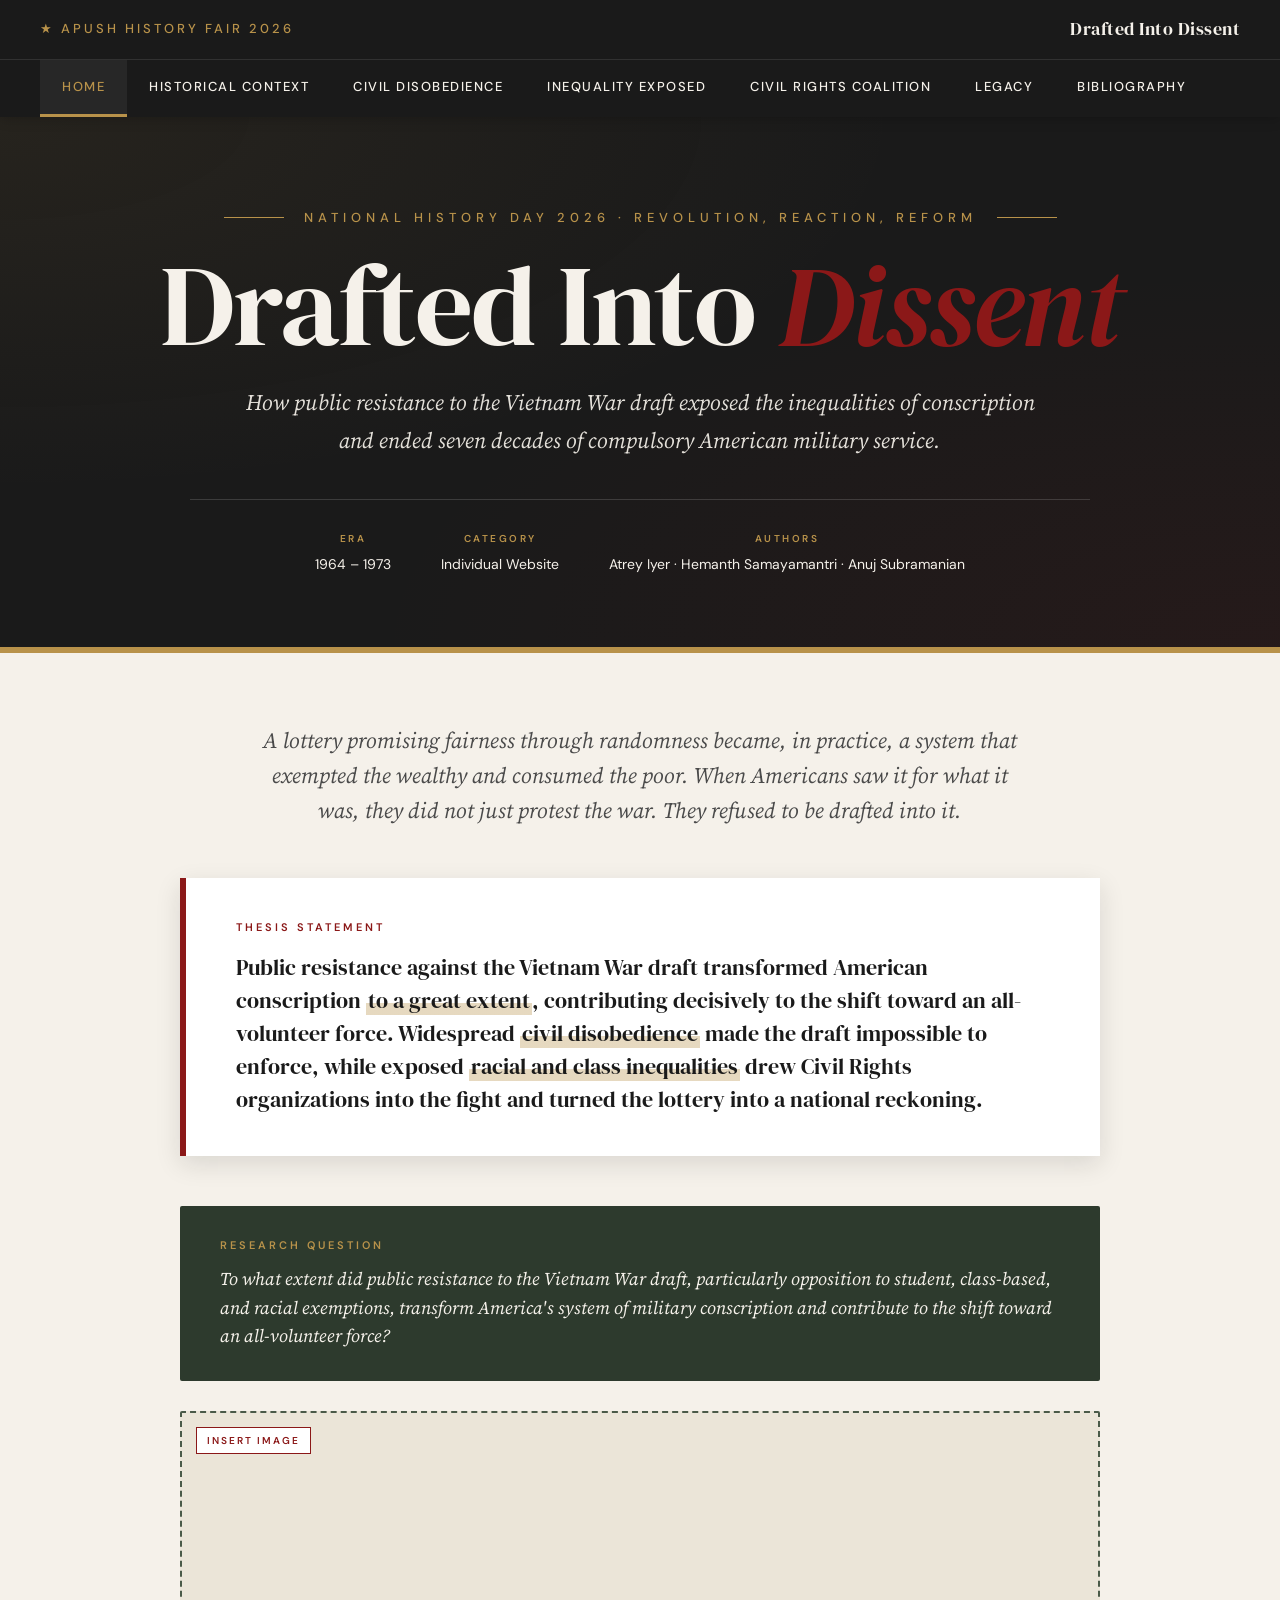
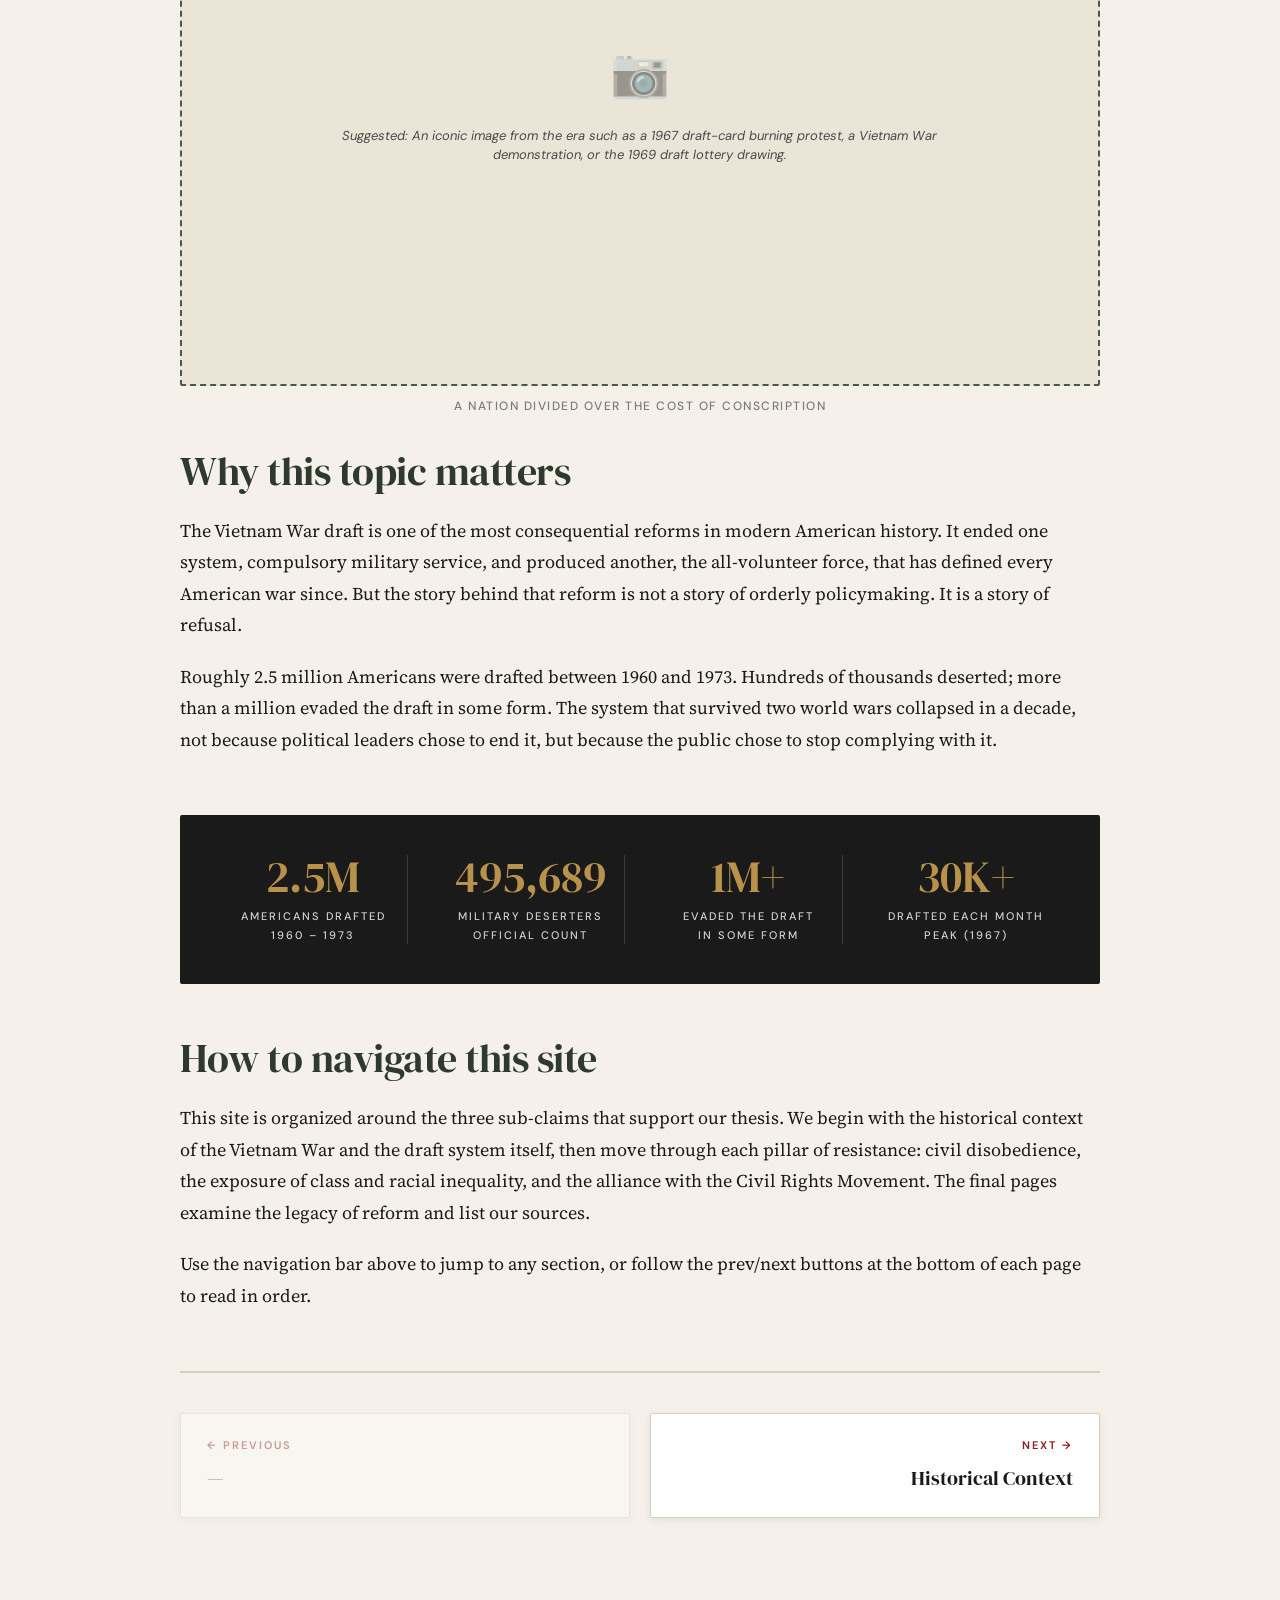
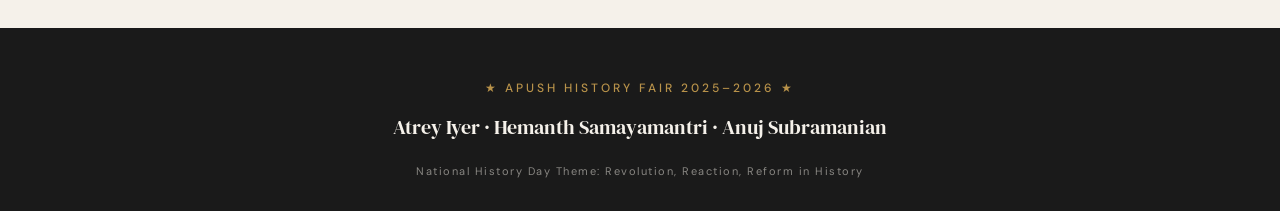
==== index.html @ 7149a208 "History Fair Website Layout Done" ====
<!DOCTYPE html>
<html lang="en">
<head>
<meta charset="UTF-8">
<meta name="viewport" content="width=device-width, initial-scale=1.0">
<title>Drafted Into Dissent | Home</title>
<link rel="preconnect" href="https://fonts.googleapis.com">
<link rel="preconnect" href="https://fonts.gstatic.com" crossorigin>
<link href="https://fonts.googleapis.com/css2?family=DM+Serif+Display:ital@0;1&family=Source+Serif+4:ital,wght@0,300;0,400;0,600;1,400&family=DM+Sans:wght@400;500;600&display=swap" rel="stylesheet">
<link rel="stylesheet" href="styles.css">
</head>
<body>

<header class="site-header">
  <div class="header-top">
    <div class="site-brand">★ APUSH History Fair 2026</div>
    <div class="site-title-mini">Drafted Into Dissent</div>
    <button class="menu-toggle" onclick="document.querySelector('.page-nav').classList.toggle('open')">MENU</button>
  </div>
  <nav class="page-nav">
    <a href="index.html" class="active">Home</a>
    <a href="context.html">Historical Context</a>
    <a href="disobedience.html">Civil Disobedience</a>
    <a href="inequality.html">Inequality Exposed</a>
    <a href="civil-rights.html">Civil Rights Coalition</a>
    <a href="legacy.html">Legacy</a>
    <a href="bibliography.html">Bibliography</a>
  </nav>
</header>

<main>

  <section class="home-hero">
    <div class="home-hero-eyebrow">National History Day 2026 · Revolution, Reaction, Reform</div>
    <h1>Drafted Into <em>Dissent</em></h1>
    <p class="tagline">How public resistance to the Vietnam War draft exposed the inequalities of conscription and ended seven decades of compulsory American military service.</p>

    <div class="home-meta">
      <div class="home-meta-item">
        <span class="home-meta-label">Era</span>
        <span class="home-meta-value">1964 – 1973</span>
      </div>
      <div class="home-meta-item">
        <span class="home-meta-label">Category</span>
        <span class="home-meta-value">Individual Website</span>
      </div>
      <div class="home-meta-item">
        <span class="home-meta-label">Authors</span>
        <span class="home-meta-value">Atrey Iyer · Hemanth Samayamantri · Anuj Subramanian</span>
      </div>
    </div>
  </section>

  <div class="container">
    <section class="content">

      <p class="intro-text">A lottery promising fairness through randomness became, in practice, a system that exempted the wealthy and consumed the poor. When Americans saw it for what it was, they did not just protest the war. They refused to be drafted into it.</p>

      <div class="thesis-box">
        <div class="thesis-box-label">Thesis Statement</div>
        <p>Public resistance against the Vietnam War draft transformed American conscription <span class="highlight">to a great extent</span>, contributing decisively to the shift toward an all-volunteer force. Widespread <span class="highlight">civil disobedience</span> made the draft impossible to enforce, while exposed <span class="highlight">racial and class inequalities</span> drew Civil Rights organizations into the fight and turned the lottery into a national reckoning.</p>
      </div>

      <div class="question-box">
        <div class="question-box-label">Research Question</div>
        <p>To what extent did public resistance to the Vietnam War draft, particularly opposition to student, class-based, and racial exemptions, transform America's system of military conscription and contribute to the shift toward an all-volunteer force?</p>
      </div>

      <div class="img-placeholder">
        <div class="icon">📷</div>
        <div class="desc">Suggested: An iconic image from the era such as a 1967 draft-card burning protest, a Vietnam War demonstration, or the 1969 draft lottery drawing.</div>
      </div>
      <div class="img-caption">A nation divided over the cost of conscription</div>

      <div class="section-block">
        <h2>Why this topic matters</h2>
        <p>The Vietnam War draft is one of the most consequential reforms in modern American history. It ended one system, compulsory military service, and produced another, the all-volunteer force, that has defined every American war since. But the story behind that reform is not a story of orderly policymaking. It is a story of refusal.</p>
        <p>Roughly 2.5 million Americans were drafted between 1960 and 1973. Hundreds of thousands deserted; more than a million evaded the draft in some form. The system that survived two world wars collapsed in a decade, not because political leaders chose to end it, but because the public chose to stop complying with it.</p>
      </div>

      <div class="stats-row">
        <div class="stat">
          <div class="stat-num">2.5M</div>
          <div class="stat-label">Americans Drafted<br>1960 – 1973</div>
        </div>
        <div class="stat">
          <div class="stat-num">495,689</div>
          <div class="stat-label">Military Deserters<br>Official Count</div>
        </div>
        <div class="stat">
          <div class="stat-num">1M+</div>
          <div class="stat-label">Evaded the Draft<br>in Some Form</div>
        </div>
        <div class="stat">
          <div class="stat-num">30K+</div>
          <div class="stat-label">Drafted Each Month<br>Peak (1967)</div>
        </div>
      </div>

      <div class="section-block">
        <h2>How to navigate this site</h2>
        <p>This site is organized around the three sub-claims that support our thesis. We begin with the historical context of the Vietnam War and the draft system itself, then move through each pillar of resistance: civil disobedience, the exposure of class and racial inequality, and the alliance with the Civil Rights Movement. The final pages examine the legacy of reform and list our sources.</p>
        <p>Use the navigation bar above to jump to any section, or follow the prev/next buttons at the bottom of each page to read in order.</p>
      </div>

      <nav class="page-pagination">
        <a href="#" class="page-pag-prev disabled">
          <span class="page-pag-label">← Previous</span>
          <span class="page-pag-title">—</span>
        </a>
        <a href="context.html" class="page-pag-next">
          <span class="page-pag-label">Next →</span>
          <span class="page-pag-title">Historical Context</span>
        </a>
      </nav>

    </section>
  </div>

</main>

<footer class="site-footer">
  <div class="footer-brand">★ APUSH History Fair 2025–2026 ★</div>
  <div class="footer-names">Atrey Iyer · Hemanth Samayamantri · Anuj Subramanian</div>
  <div class="footer-meta">National History Day Theme: Revolution, Reaction, Reform in History</div>
</footer>

<script>
  document.querySelectorAll('.page-nav a').forEach(a => {
    a.addEventListener('click', () => document.querySelector('.page-nav').classList.remove('open'));
  });
</script>

</body>
</html>
---- styles.css ----
/* ============================================
   DRAFTED INTO DISSENT — Shared Stylesheet
   ============================================ */

:root {
  --bg: #f5f1ea;
  --bg-alt: #ebe5d8;
  --card: #ffffff;
  --ink: #1a1a1a;
  --ink-soft: #4a4a4a;
  --muted: #7a7a7a;
  --accent: #8b1818;
  --accent-dark: #6b0e0e;
  --olive: #2d3a2d;
  --olive-soft: #4a5a48;
  --gold: #b8924a;
  --border: #d8d0bf;
  --shadow: 0 2px 8px rgba(26, 26, 26, 0.08);
  --shadow-lg: 0 8px 24px rgba(26, 26, 26, 0.12);
}

* { margin: 0; padding: 0; box-sizing: border-box; }

html { scroll-behavior: smooth; }

body {
  font-family: 'Source Serif 4', Georgia, serif;
  background: var(--bg);
  color: var(--ink);
  line-height: 1.7;
  font-size: 18px;
  min-height: 100vh;
  display: flex;
  flex-direction: column;
}

/* ============================================
   NAVIGATION
   ============================================ */

header.site-header {
  background: var(--ink);
  color: var(--bg);
  padding: 0;
  position: sticky;
  top: 0;
  z-index: 100;
  box-shadow: 0 2px 12px rgba(0,0,0,0.2);
}

.header-top {
  padding: 14px 40px;
  border-bottom: 1px solid rgba(255,255,255,0.1);
  display: flex;
  justify-content: space-between;
  align-items: center;
}

.site-brand {
  font-family: 'DM Sans', sans-serif;
  font-size: 13px;
  letter-spacing: 3px;
  text-transform: uppercase;
  font-weight: 500;
  color: var(--gold);
}

.site-title-mini {
  font-family: 'DM Serif Display', serif;
  font-size: 18px;
  color: var(--bg);
  letter-spacing: 0.5px;
}

nav.page-nav {
  padding: 0 40px;
  display: flex;
  overflow-x: auto;
  scrollbar-width: thin;
}

nav.page-nav a {
  color: var(--bg);
  text-decoration: none;
  font-family: 'DM Sans', sans-serif;
  font-size: 13px;
  font-weight: 500;
  letter-spacing: 1.5px;
  text-transform: uppercase;
  padding: 16px 22px;
  white-space: nowrap;
  border-bottom: 3px solid transparent;
  transition: all 0.2s ease;
}

nav.page-nav a:hover {
  color: var(--gold);
  background: rgba(255,255,255,0.04);
}

nav.page-nav a.active {
  color: var(--gold);
  border-bottom-color: var(--gold);
  background: rgba(255,255,255,0.06);
}

.menu-toggle {
  display: none;
  background: none;
  border: 1px solid var(--bg);
  color: var(--bg);
  font-family: 'DM Sans', sans-serif;
  padding: 6px 12px;
  cursor: pointer;
  font-size: 12px;
  letter-spacing: 1px;
}

/* ============================================
   MAIN
   ============================================ */

main {
  flex: 1;
  width: 100%;
}

.container {
  max-width: 1000px;
  margin: 0 auto;
  padding: 0 40px;
}

.container-wide {
  max-width: 1200px;
  margin: 0 auto;
  padding: 0 40px;
}

/* ============================================
   PAGE BANNER
   ============================================ */

.page-banner {
  background: var(--olive);
  color: var(--bg);
  padding: 70px 40px 50px;
  text-align: center;
  position: relative;
  border-bottom: 6px solid var(--gold);
}

.page-banner::after {
  content: '';
  position: absolute;
  bottom: -6px;
  left: 0;
  right: 0;
  height: 6px;
  background: var(--accent);
  opacity: 0.4;
}

.page-eyebrow {
  font-family: 'DM Sans', sans-serif;
  font-size: 12px;
  letter-spacing: 4px;
  text-transform: uppercase;
  color: var(--gold);
  margin-bottom: 14px;
  font-weight: 500;
}

.page-title {
  font-family: 'DM Serif Display', serif;
  font-size: clamp(36px, 5vw, 56px);
  line-height: 1.1;
  font-weight: 400;
  max-width: 900px;
  margin: 0 auto;
  letter-spacing: -0.5px;
}

.page-title em {
  color: var(--gold);
  font-style: italic;
}

.page-subtitle {
  font-family: 'Source Serif 4', serif;
  font-size: 19px;
  font-style: italic;
  max-width: 700px;
  margin: 18px auto 0;
  opacity: 0.92;
  font-weight: 300;
}

/* ============================================
   CONTENT SECTIONS
   ============================================ */

.content {
  padding: 70px 0;
}

.intro-text {
  font-family: 'Source Serif 4', serif;
  font-size: 22px;
  line-height: 1.6;
  color: var(--ink-soft);
  font-style: italic;
  max-width: 800px;
  margin: 0 auto 50px;
  text-align: center;
  padding: 0 20px;
}

.section-block {
  margin-bottom: 60px;
}

.section-block h2 {
  font-family: 'DM Serif Display', serif;
  font-size: clamp(28px, 3.5vw, 40px);
  font-weight: 400;
  color: var(--olive);
  margin-bottom: 20px;
  line-height: 1.2;
  letter-spacing: -0.5px;
}

.section-block h3 {
  font-family: 'DM Serif Display', serif;
  font-size: 24px;
  font-weight: 400;
  color: var(--ink);
  margin-bottom: 12px;
  margin-top: 30px;
}

.section-block p {
  margin-bottom: 20px;
  font-size: 18px;
  line-height: 1.75;
}

.section-block p strong {
  color: var(--accent);
  font-weight: 600;
}

/* ============================================
   IMAGE PLACEHOLDERS
   ============================================ */

.img-placeholder {
  background: var(--bg-alt);
  border: 2px dashed var(--olive-soft);
  padding: 30px;
  margin: 30px 0;
  text-align: center;
  display: flex;
  flex-direction: column;
  align-items: center;
  justify-content: center;
  gap: 12px;
  aspect-ratio: 16/10;
  position: relative;
  border-radius: 2px;
}

.img-placeholder::before {
  content: 'INSERT IMAGE';
  position: absolute;
  top: 14px;
  left: 14px;
  font-family: 'DM Sans', sans-serif;
  font-size: 10px;
  letter-spacing: 2px;
  font-weight: 600;
  color: var(--accent);
  background: var(--card);
  padding: 4px 10px;
  border: 1px solid var(--accent);
}

.img-placeholder .icon {
  font-size: 48px;
  opacity: 0.4;
  color: var(--olive);
}

.img-placeholder .desc {
  font-family: 'DM Sans', sans-serif;
  font-size: 13px;
  color: var(--ink-soft);
  max-width: 80%;
  line-height: 1.5;
  font-style: italic;
}

.img-caption {
  font-family: 'DM Sans', sans-serif;
  font-size: 12px;
  text-transform: uppercase;
  letter-spacing: 1.5px;
  color: var(--muted);
  margin-top: -20px;
  margin-bottom: 30px;
  text-align: center;
  font-weight: 500;
}

/* Side-by-side layout */
.split {
  display: grid;
  grid-template-columns: 1fr 1fr;
  gap: 40px;
  align-items: start;
  margin: 40px 0;
}

/* ============================================
   THESIS BOX (Home page)
   ============================================ */

.thesis-box {
  background: var(--card);
  border-left: 6px solid var(--accent);
  padding: 40px 50px;
  margin: 50px 0;
  box-shadow: var(--shadow-lg);
  position: relative;
}

.thesis-box-label {
  font-family: 'DM Sans', sans-serif;
  font-size: 11px;
  letter-spacing: 3px;
  text-transform: uppercase;
  color: var(--accent);
  font-weight: 600;
  margin-bottom: 14px;
}

.thesis-box p {
  font-family: 'DM Serif Display', serif;
  font-size: 22px;
  line-height: 1.5;
  color: var(--ink);
  font-weight: 400;
}

.thesis-box .highlight {
  background: linear-gradient(transparent 60%, rgba(184, 146, 74, 0.35) 60%);
  padding: 0 2px;
}

.question-box {
  background: var(--olive);
  color: var(--bg);
  padding: 30px 40px;
  margin: 30px 0;
  border-radius: 2px;
}

.question-box-label {
  font-family: 'DM Sans', sans-serif;
  font-size: 11px;
  letter-spacing: 3px;
  text-transform: uppercase;
  color: var(--gold);
  font-weight: 600;
  margin-bottom: 10px;
}

.question-box p {
  font-family: 'Source Serif 4', serif;
  font-size: 18px;
  line-height: 1.6;
  font-style: italic;
}

/* ============================================
   EVIDENCE CARDS
   ============================================ */

.evidence-card {
  background: var(--card);
  border: 1px solid var(--border);
  padding: 30px 36px;
  margin: 30px 0;
  box-shadow: var(--shadow);
  border-radius: 2px;
}

.evidence-label {
  font-family: 'DM Sans', sans-serif;
  font-size: 11px;
  letter-spacing: 3px;
  text-transform: uppercase;
  color: var(--accent);
  font-weight: 600;
  margin-bottom: 14px;
  display: flex;
  align-items: center;
  gap: 10px;
}

.evidence-label::before {
  content: '';
  width: 24px;
  height: 2px;
  background: var(--accent);
}

.evidence-card h4 {
  font-family: 'DM Serif Display', serif;
  font-size: 20px;
  font-weight: 400;
  color: var(--ink);
  margin-bottom: 14px;
  line-height: 1.3;
}

.evidence-card p {
  font-size: 17px;
  line-height: 1.7;
  margin-bottom: 14px;
}

.evidence-source {
  font-family: 'DM Sans', sans-serif;
  font-size: 12px;
  color: var(--muted);
  margin-top: 16px;
  padding-top: 14px;
  border-top: 1px dashed var(--border);
  font-style: italic;
}

.analysis-card {
  background: var(--olive);
  color: var(--bg);
  padding: 26px 36px;
  margin-top: -10px;
  margin-bottom: 30px;
  margin-left: 30px;
  border-radius: 2px;
  box-shadow: var(--shadow);
}

.analysis-label {
  font-family: 'DM Sans', sans-serif;
  font-size: 11px;
  letter-spacing: 3px;
  text-transform: uppercase;
  color: var(--gold);
  font-weight: 600;
  margin-bottom: 12px;
}

.analysis-card p {
  font-size: 16px;
  line-height: 1.65;
}

/* ============================================
   STATS
   ============================================ */

.stats-row {
  display: grid;
  grid-template-columns: repeat(auto-fit, minmax(180px, 1fr));
  gap: 30px;
  margin: 50px 0;
  background: var(--ink);
  color: var(--bg);
  padding: 40px;
  border-radius: 2px;
}

.stat {
  text-align: center;
  border-right: 1px solid rgba(255,255,255,0.15);
  padding: 0 15px;
}

.stat:last-child { border-right: none; }

.stat-num {
  font-family: 'DM Serif Display', serif;
  font-size: 44px;
  line-height: 1;
  color: var(--gold);
  margin-bottom: 8px;
}

.stat-label {
  font-family: 'DM Sans', sans-serif;
  font-size: 11px;
  letter-spacing: 2px;
  text-transform: uppercase;
  font-weight: 500;
  opacity: 0.85;
}

/* ============================================
   PAGE NAVIGATION (PREV/NEXT)
   ============================================ */

.page-pagination {
  display: grid;
  grid-template-columns: 1fr 1fr;
  gap: 20px;
  margin: 60px 0 0;
  padding: 40px 0;
  border-top: 2px solid var(--border);
}

.page-pagination a {
  display: block;
  background: var(--card);
  border: 1px solid var(--border);
  padding: 22px 26px;
  text-decoration: none;
  color: var(--ink);
  transition: all 0.2s ease;
  box-shadow: var(--shadow);
  border-radius: 2px;
}

.page-pagination a:hover {
  background: var(--olive);
  color: var(--bg);
  border-color: var(--olive);
  transform: translateY(-2px);
  box-shadow: var(--shadow-lg);
}

.page-pagination a:hover .page-pag-label,
.page-pagination a:hover .page-pag-title {
  color: var(--bg);
}

.page-pagination .page-pag-prev { text-align: left; }
.page-pagination .page-pag-next { text-align: right; }

.page-pag-label {
  font-family: 'DM Sans', sans-serif;
  font-size: 11px;
  letter-spacing: 2px;
  text-transform: uppercase;
  color: var(--accent);
  font-weight: 600;
  margin-bottom: 6px;
  display: block;
  transition: color 0.2s;
}

.page-pag-title {
  font-family: 'DM Serif Display', serif;
  font-size: 20px;
  color: var(--ink);
  transition: color 0.2s;
}

.page-pagination a.disabled {
  opacity: 0.4;
  pointer-events: none;
  cursor: default;
}

/* ============================================
   HOME PAGE HERO
   ============================================ */

.home-hero {
  background: var(--ink);
  color: var(--bg);
  padding: 90px 40px 70px;
  text-align: center;
  border-bottom: 6px solid var(--gold);
  position: relative;
  overflow: hidden;
}

.home-hero::before {
  content: '';
  position: absolute;
  inset: 0;
  background-image:
    radial-gradient(ellipse at top left, rgba(184, 146, 74, 0.08) 0%, transparent 50%),
    radial-gradient(ellipse at bottom right, rgba(139, 24, 24, 0.1) 0%, transparent 50%);
  pointer-events: none;
}

.home-hero > * { position: relative; z-index: 1; }

.home-hero-eyebrow {
  font-family: 'DM Sans', sans-serif;
  font-size: 13px;
  letter-spacing: 5px;
  text-transform: uppercase;
  color: var(--gold);
  margin-bottom: 22px;
  font-weight: 500;
  display: flex;
  align-items: center;
  justify-content: center;
  gap: 20px;
}

.home-hero-eyebrow::before,
.home-hero-eyebrow::after {
  content: '';
  width: 60px;
  height: 1px;
  background: var(--gold);
}

.home-hero h1 {
  font-family: 'DM Serif Display', serif;
  font-size: clamp(56px, 9vw, 120px);
  line-height: 0.95;
  letter-spacing: -2px;
  font-weight: 400;
  margin-bottom: 24px;
}

.home-hero h1 em {
  color: var(--accent);
  font-style: italic;
}

.home-hero .tagline {
  font-family: 'Source Serif 4', serif;
  font-size: clamp(18px, 2vw, 22px);
  font-style: italic;
  max-width: 800px;
  margin: 0 auto 40px;
  opacity: 0.92;
}

.home-meta {
  display: flex;
  justify-content: center;
  gap: 50px;
  flex-wrap: wrap;
  padding-top: 30px;
  border-top: 1px solid rgba(255,255,255,0.15);
  max-width: 900px;
  margin: 40px auto 0;
}

.home-meta-item {
  font-family: 'DM Sans', sans-serif;
  font-size: 13px;
}

.home-meta-label {
  display: block;
  color: var(--gold);
  font-size: 10px;
  letter-spacing: 2.5px;
  text-transform: uppercase;
  margin-bottom: 6px;
  font-weight: 600;
}

.home-meta-value {
  color: var(--bg);
  font-size: 14px;
}

/* ============================================
   TIMELINE
   ============================================ */

.timeline-list {
  list-style: none;
  position: relative;
  padding-left: 30px;
}

.timeline-list::before {
  content: '';
  position: absolute;
  left: 8px;
  top: 12px;
  bottom: 12px;
  width: 2px;
  background: var(--olive);
}

.timeline-list li {
  position: relative;
  padding: 16px 0 16px 20px;
  border-bottom: 1px dashed var(--border);
}

.timeline-list li:last-child { border-bottom: none; }

.timeline-list li::before {
  content: '';
  position: absolute;
  left: -27px;
  top: 24px;
  width: 14px;
  height: 14px;
  background: var(--accent);
  border: 3px solid var(--bg);
  border-radius: 50%;
  box-shadow: 0 0 0 2px var(--olive);
}

.timeline-year {
  font-family: 'DM Serif Display', serif;
  font-size: 22px;
  color: var(--accent);
  margin-right: 16px;
  font-weight: 400;
}

.timeline-event {
  font-family: 'Source Serif 4', serif;
  font-size: 17px;
  color: var(--ink);
}

/* ============================================
   BIBLIOGRAPHY
   ============================================ */

.bib-section { margin-bottom: 50px; }

.bib-section h2 {
  font-family: 'DM Serif Display', serif;
  font-size: 32px;
  color: var(--olive);
  margin-bottom: 24px;
  padding-bottom: 14px;
  border-bottom: 2px solid var(--olive);
}

.bib-entry {
  padding: 18px 0;
  border-bottom: 1px solid var(--border);
  font-size: 16px;
  line-height: 1.6;
  padding-left: 30px;
  text-indent: -30px;
}

.bib-entry:last-child { border-bottom: none; }

.bib-entry em { color: var(--accent); }

/* ============================================
   FOOTER
   ============================================ */

footer.site-footer {
  background: var(--ink);
  color: var(--bg);
  padding: 50px 40px 30px;
  text-align: center;
  margin-top: auto;
}

.footer-brand {
  font-family: 'DM Sans', sans-serif;
  font-size: 12px;
  letter-spacing: 3px;
  text-transform: uppercase;
  color: var(--gold);
  margin-bottom: 12px;
  font-weight: 500;
}

.footer-names {
  font-family: 'DM Serif Display', serif;
  font-size: 20px;
  margin-bottom: 8px;
}

.footer-meta {
  font-family: 'DM Sans', sans-serif;
  font-size: 11px;
  color: rgba(245, 241, 234, 0.5);
  letter-spacing: 1.5px;
  margin-top: 18px;
}

/* ============================================
   RESPONSIVE
   ============================================ */

@media (max-width: 768px) {
  body { font-size: 16px; }

  .header-top { padding: 12px 20px; }

  nav.page-nav {
    display: none;
    flex-direction: column;
    padding: 0;
    background: var(--ink);
  }

  nav.page-nav.open { display: flex; }

  nav.page-nav a {
    padding: 14px 20px;
    border-bottom: 1px solid rgba(255,255,255,0.1);
  }

  .menu-toggle { display: block; }

  .container, .container-wide { padding: 0 20px; }

  .home-hero { padding: 60px 20px 50px; }

  .home-meta { gap: 25px; }

  .page-banner { padding: 50px 20px 40px; }

  .content { padding: 50px 0; }

  .split { grid-template-columns: 1fr; gap: 25px; }

  .analysis-card { margin-left: 0; }

  .evidence-card { padding: 24px 22px; }

  .thesis-box { padding: 28px 24px; }

  .stat { border-right: none; border-bottom: 1px solid rgba(255,255,255,0.15); padding-bottom: 20px; }
  .stat:last-child { border-bottom: none; }

  .page-pagination { grid-template-columns: 1fr; }
  .page-pagination .page-pag-next { text-align: left; }
}

/* Subtle page-load fade */
main {
  animation: pageIn 0.5s ease;
}

@keyframes pageIn {
  from { opacity: 0; transform: translateY(8px); }
  to { opacity: 1; transform: translateY(0); }
}
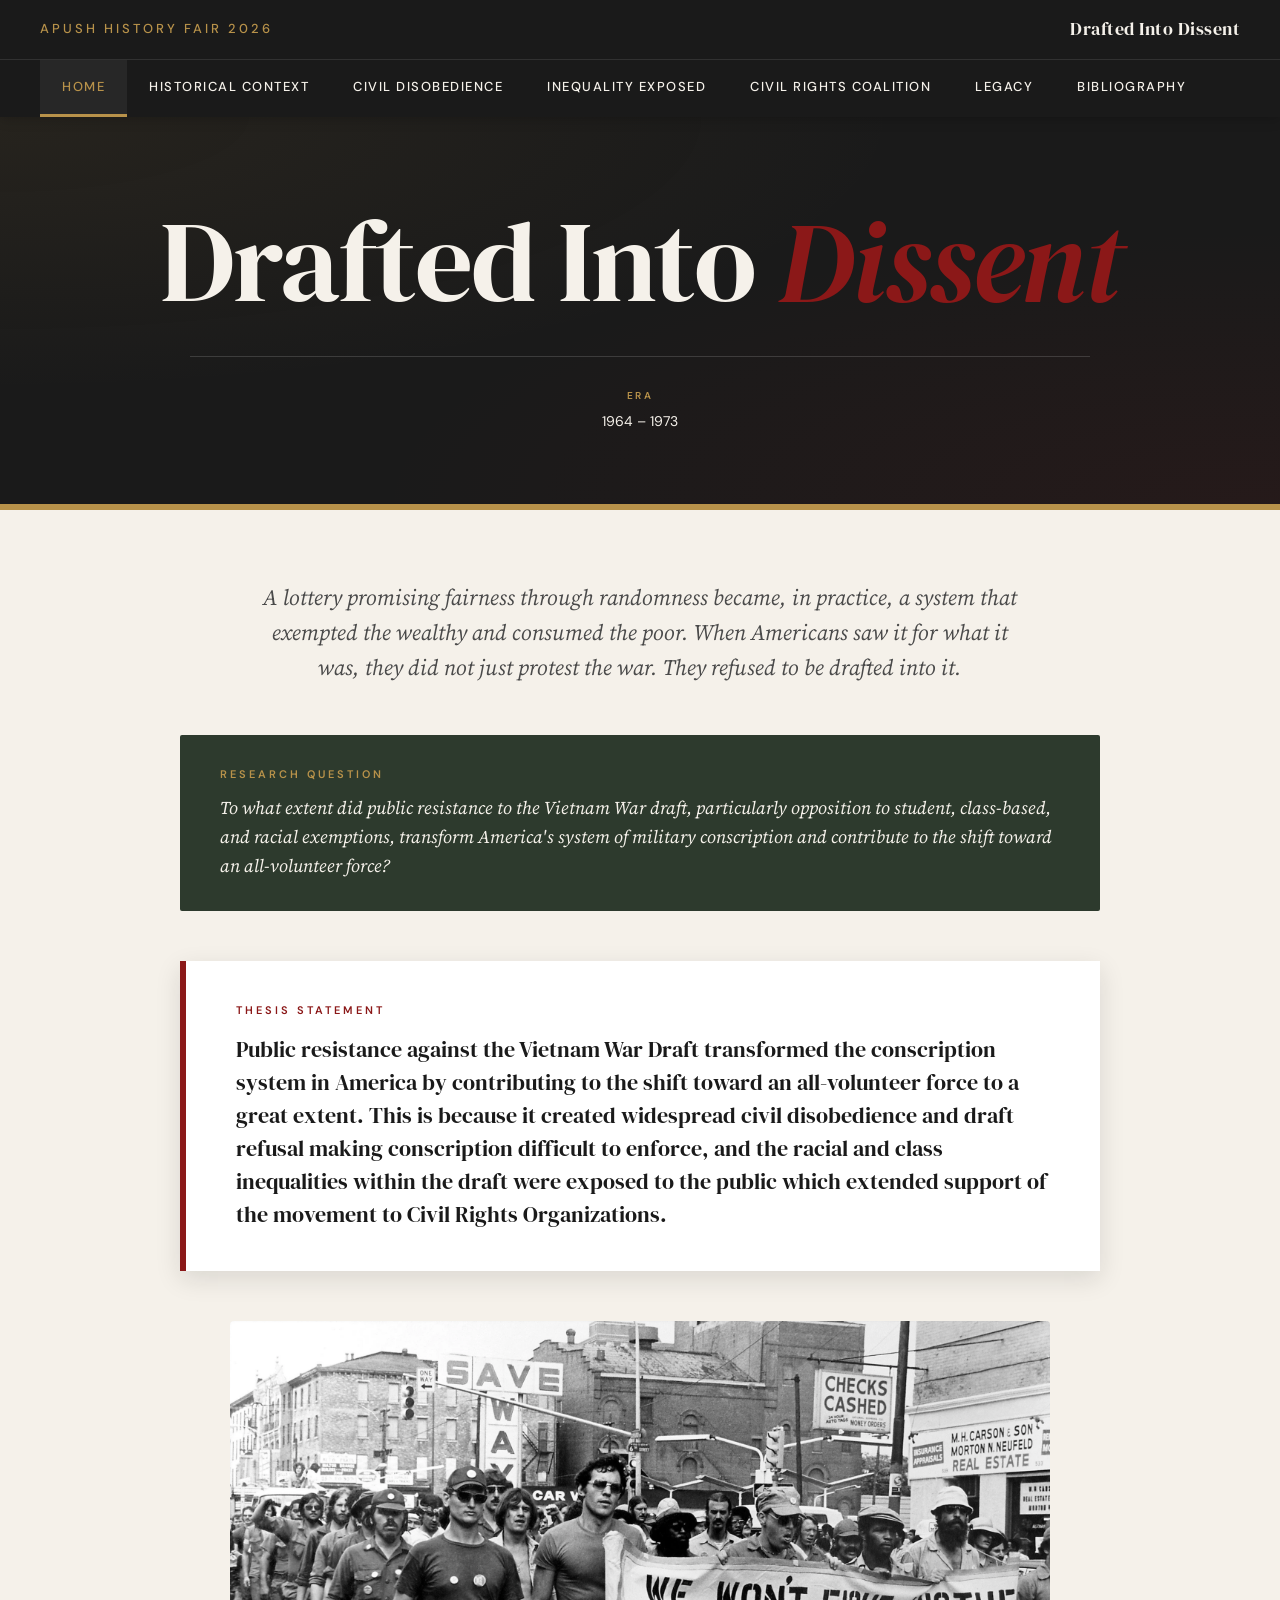
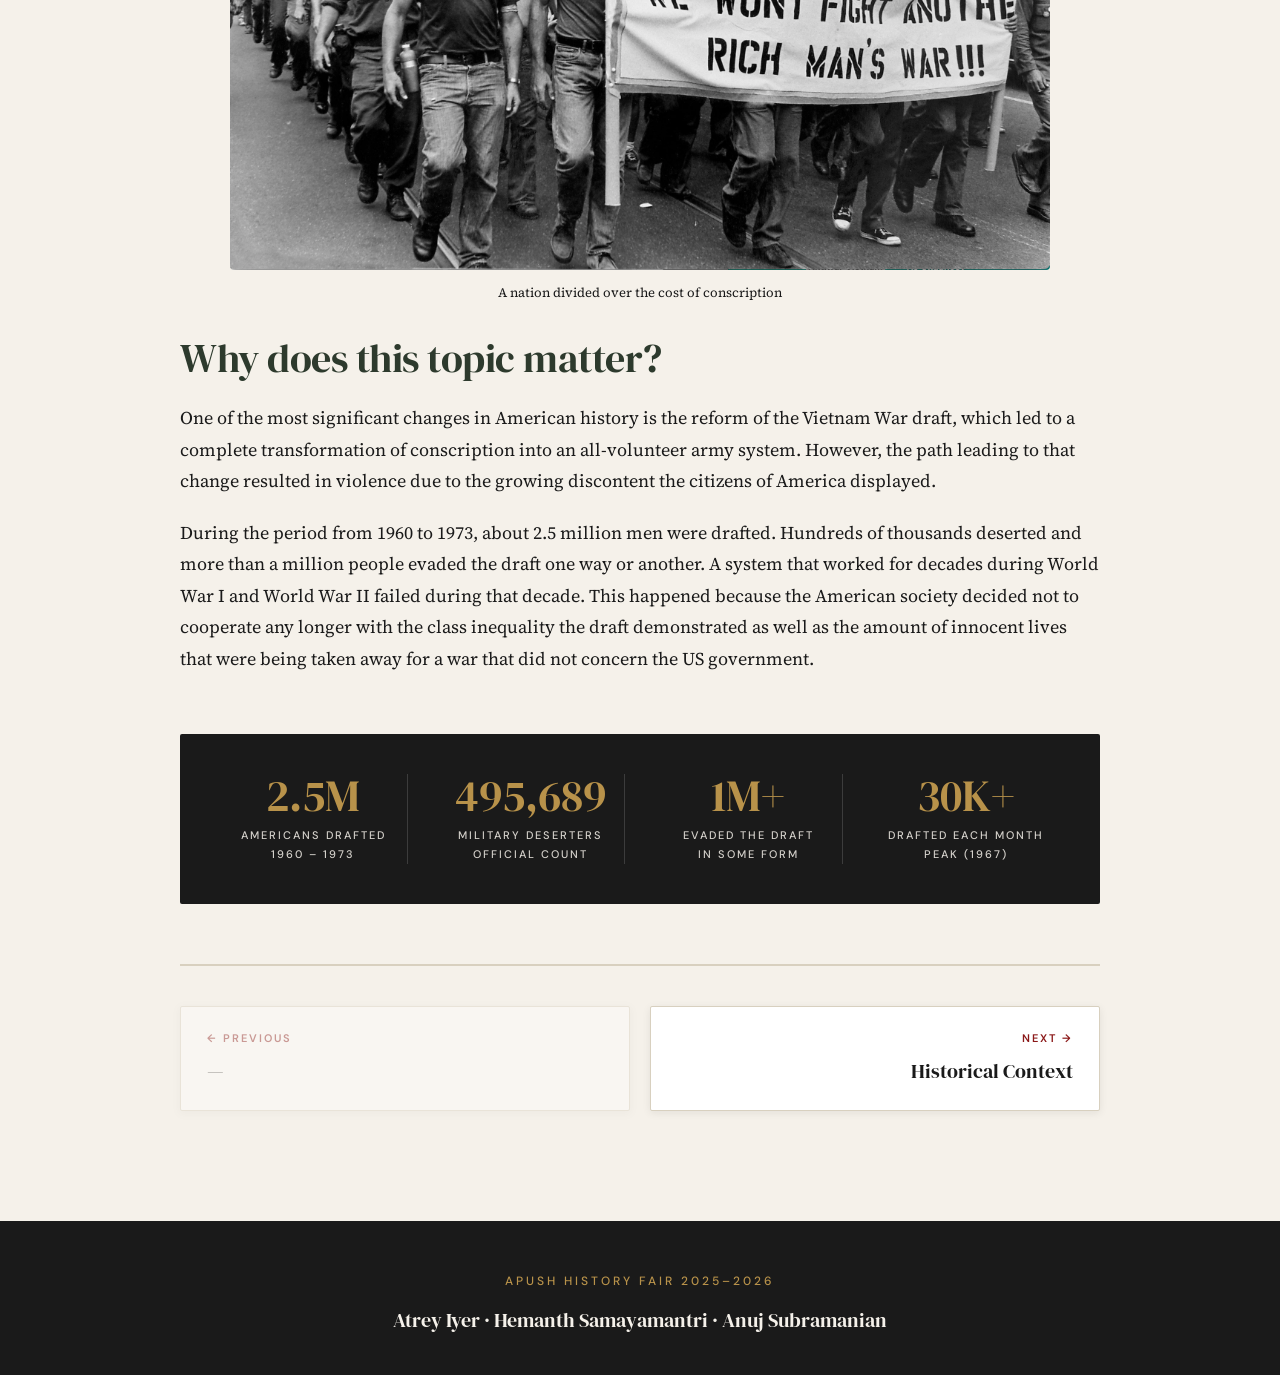
==== commit 67b81b19: "Finished Civil Disobedience Section" ====
--- a/index.html
+++ b/index.html
@@ -13,7 +13,7 @@
 
 <header class="site-header">
   <div class="header-top">
-    <div class="site-brand">★ APUSH History Fair 2026</div>
+    <div class="site-brand">APUSH History Fair 2026</div>
     <div class="site-title-mini">Drafted Into Dissent</div>
     <button class="menu-toggle" onclick="document.querySelector('.page-nav').classList.toggle('open')">MENU</button>
   </div>
@@ -31,22 +31,12 @@
 <main>
 
   <section class="home-hero">
-    <div class="home-hero-eyebrow">National History Day 2026 · Revolution, Reaction, Reform</div>
     <h1>Drafted Into <em>Dissent</em></h1>
-    <p class="tagline">How public resistance to the Vietnam War draft exposed the inequalities of conscription and ended seven decades of compulsory American military service.</p>
-
+    
     <div class="home-meta">
       <div class="home-meta-item">
         <span class="home-meta-label">Era</span>
         <span class="home-meta-value">1964 – 1973</span>
-      </div>
-      <div class="home-meta-item">
-        <span class="home-meta-label">Category</span>
-        <span class="home-meta-value">Individual Website</span>
-      </div>
-      <div class="home-meta-item">
-        <span class="home-meta-label">Authors</span>
-        <span class="home-meta-value">Atrey Iyer · Hemanth Samayamantri · Anuj Subramanian</span>
       </div>
     </div>
   </section>
@@ -55,27 +45,28 @@
     <section class="content">
 
       <p class="intro-text">A lottery promising fairness through randomness became, in practice, a system that exempted the wealthy and consumed the poor. When Americans saw it for what it was, they did not just protest the war. They refused to be drafted into it.</p>
-
-      <div class="thesis-box">
-        <div class="thesis-box-label">Thesis Statement</div>
-        <p>Public resistance against the Vietnam War draft transformed American conscription <span class="highlight">to a great extent</span>, contributing decisively to the shift toward an all-volunteer force. Widespread <span class="highlight">civil disobedience</span> made the draft impossible to enforce, while exposed <span class="highlight">racial and class inequalities</span> drew Civil Rights organizations into the fight and turned the lottery into a national reckoning.</p>
-      </div>
-
       <div class="question-box">
         <div class="question-box-label">Research Question</div>
         <p>To what extent did public resistance to the Vietnam War draft, particularly opposition to student, class-based, and racial exemptions, transform America's system of military conscription and contribute to the shift toward an all-volunteer force?</p>
       </div>
 
-      <div class="img-placeholder">
-        <div class="icon">📷</div>
-        <div class="desc">Suggested: An iconic image from the era such as a 1967 draft-card burning protest, a Vietnam War demonstration, or the 1969 draft lottery drawing.</div>
+      <div class="thesis-box">
+        <div class="thesis-box-label">Thesis Statement</div>
+        <p>Public resistance against the Vietnam War Draft transformed the conscription system in America by contributing to the shift toward an all-volunteer force to a great extent. This is because it created widespread civil disobedience and draft refusal making conscription difficult to enforce, and the racial and class inequalities within the draft were exposed to the public which extended support of the movement to Civil Rights Organizations.</p>
+
       </div>
-      <div class="img-caption">A nation divided over the cost of conscription</div>
+
+      
+
+      <figure class="img-figure">
+        <img src="Antiwar Viet Vets.jpg" alt="A nation divided over the cost of conscription">
+        <figcaption class="img-caption">A nation divided over the cost of conscription</figcaption>
+      </figure>
 
       <div class="section-block">
-        <h2>Why this topic matters</h2>
-        <p>The Vietnam War draft is one of the most consequential reforms in modern American history. It ended one system, compulsory military service, and produced another, the all-volunteer force, that has defined every American war since. But the story behind that reform is not a story of orderly policymaking. It is a story of refusal.</p>
-        <p>Roughly 2.5 million Americans were drafted between 1960 and 1973. Hundreds of thousands deserted; more than a million evaded the draft in some form. The system that survived two world wars collapsed in a decade, not because political leaders chose to end it, but because the public chose to stop complying with it.</p>
+        <h2>Why does this topic matter?</h2>
+        <p>One of the most significant changes in American history is the reform of the Vietnam War draft, which led to a complete transformation of conscription into an all-volunteer army system. However, the path leading to that change resulted in violence due to the growing discontent the citizens of America displayed. </p>
+        <p>During the period from 1960 to 1973, about 2.5 million men were drafted. Hundreds of thousands deserted and more than a million people evaded the draft one way or another. A system that worked for decades during World War I and World War II failed during that decade. This happened because the American society decided not to cooperate any longer with the class inequality the draft demonstrated as well as the amount of innocent lives that were being taken away for a war that did not concern the US government.</p>
       </div>
 
       <div class="stats-row">
@@ -97,11 +88,7 @@
         </div>
       </div>
 
-      <div class="section-block">
-        <h2>How to navigate this site</h2>
-        <p>This site is organized around the three sub-claims that support our thesis. We begin with the historical context of the Vietnam War and the draft system itself, then move through each pillar of resistance: civil disobedience, the exposure of class and racial inequality, and the alliance with the Civil Rights Movement. The final pages examine the legacy of reform and list our sources.</p>
-        <p>Use the navigation bar above to jump to any section, or follow the prev/next buttons at the bottom of each page to read in order.</p>
-      </div>
+    
 
       <nav class="page-pagination">
         <a href="#" class="page-pag-prev disabled">
@@ -120,10 +107,9 @@
 </main>
 
 <footer class="site-footer">
-  <div class="footer-brand">★ APUSH History Fair 2025–2026 ★</div>
+  <div class="footer-brand"> APUSH History Fair 2025–2026 </div>
   <div class="footer-names">Atrey Iyer · Hemanth Samayamantri · Anuj Subramanian</div>
-  <div class="footer-meta">National History Day Theme: Revolution, Reaction, Reform in History</div>
-</footer>
+  </footer>
 
 <script>
   document.querySelectorAll('.page-nav a').forEach(a => {
--- a/styles.css
+++ b/styles.css
@@ -301,29 +301,43 @@
 }
 
 .img-caption {
-  font-family: 'DM Sans', sans-serif;
-  font-size: 12px;
-  text-transform: uppercase;
-  letter-spacing: 1.5px;
-  color: var(--muted);
-  margin-top: -20px;
-  margin-bottom: 30px;
+  font-family: 'Source Serif 4', Georgia, serif;
+  font-size: 13px;
+  letter-spacing: normal;
+  color: var(--ink);
+  margin: 12px auto 30px;
+  max-width: 820px;
+  width: 100%;
   text-align: center;
-  font-weight: 500;
-}
-
-/* Side-by-side layout */
-.split {
-  display: grid;
-  grid-template-columns: 1fr 1fr;
-  gap: 40px;
-  align-items: start;
-  margin: 40px 0;
-}
-
-/* ============================================
-   THESIS BOX (Home page)
-   ============================================ */
+}
+
+.img-figure {
+  margin: 30px auto;
+  max-width: 820px;
+  width: 100%;
+  text-align: center;
+}
+
+.content img {
+  display: block;
+  margin: 0 auto 18px;
+  max-width: 100%;
+  height: auto;
+}
+
+.content .split > div > div {
+  text-align: center;
+}
+
+.img-figure img {
+  width: 100%;
+  max-width: 100%;
+  height: auto;
+  display: block;
+  margin: 0 auto;
+  border-radius: 4px;
+}
+
 
 .thesis-box {
   background: var(--card);
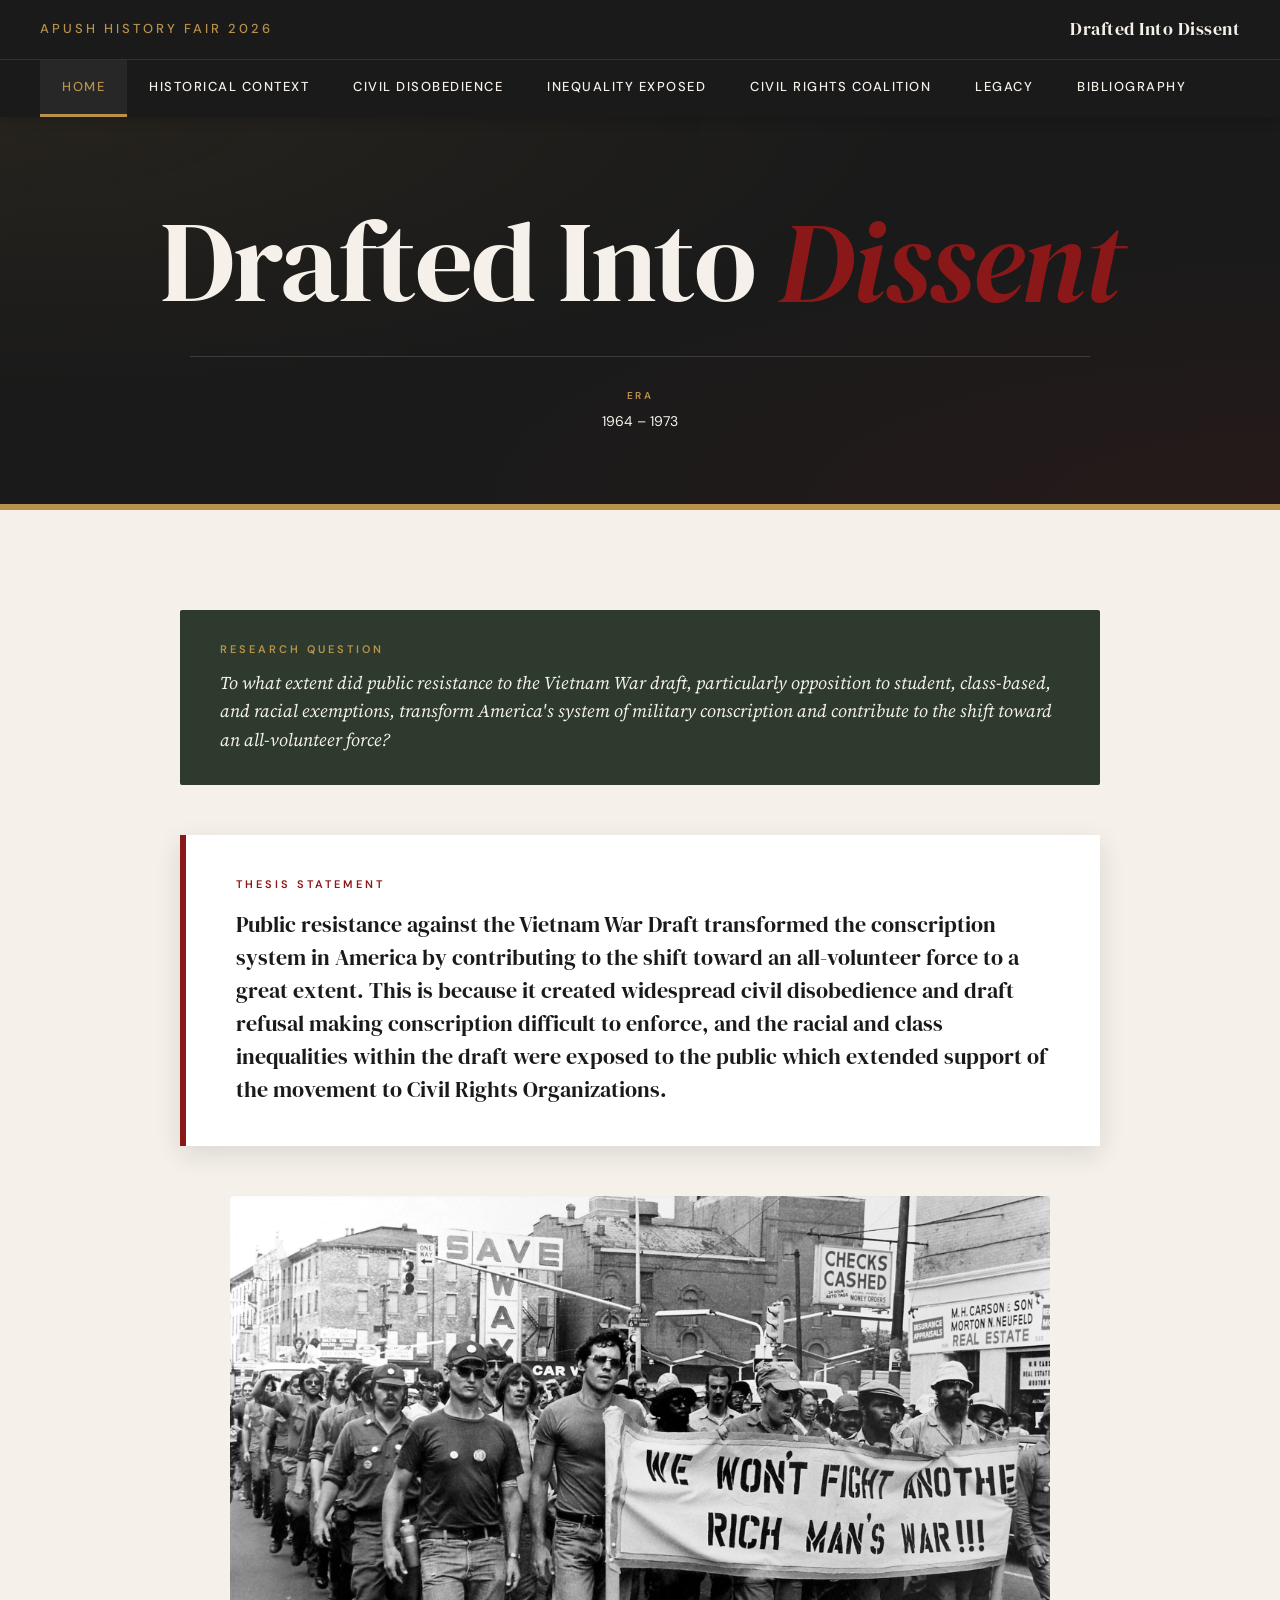
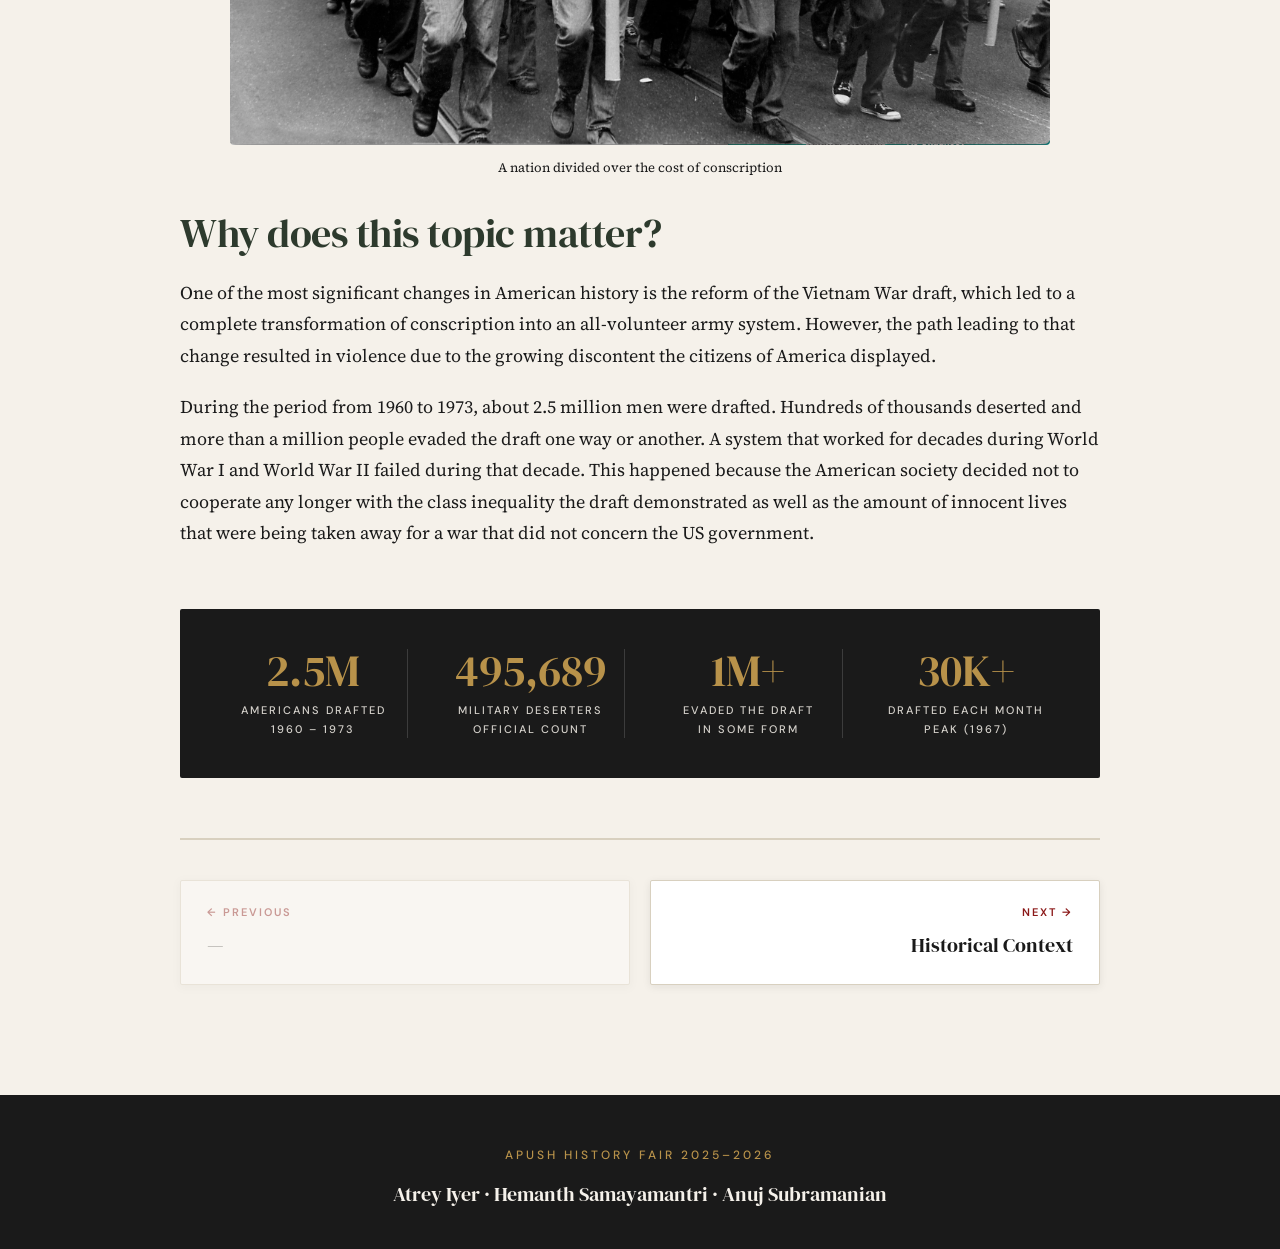
==== commit fd2f55b2: "Finished Civil Rights as well as Legacy" ====
--- a/index.html
+++ b/index.html
@@ -44,8 +44,7 @@
   <div class="container">
     <section class="content">
 
-      <p class="intro-text">A lottery promising fairness through randomness became, in practice, a system that exempted the wealthy and consumed the poor. When Americans saw it for what it was, they did not just protest the war. They refused to be drafted into it.</p>
-      <div class="question-box">
+     <div class="question-box">
         <div class="question-box-label">Research Question</div>
         <p>To what extent did public resistance to the Vietnam War draft, particularly opposition to student, class-based, and racial exemptions, transform America's system of military conscription and contribute to the shift toward an all-volunteer force?</p>
       </div>
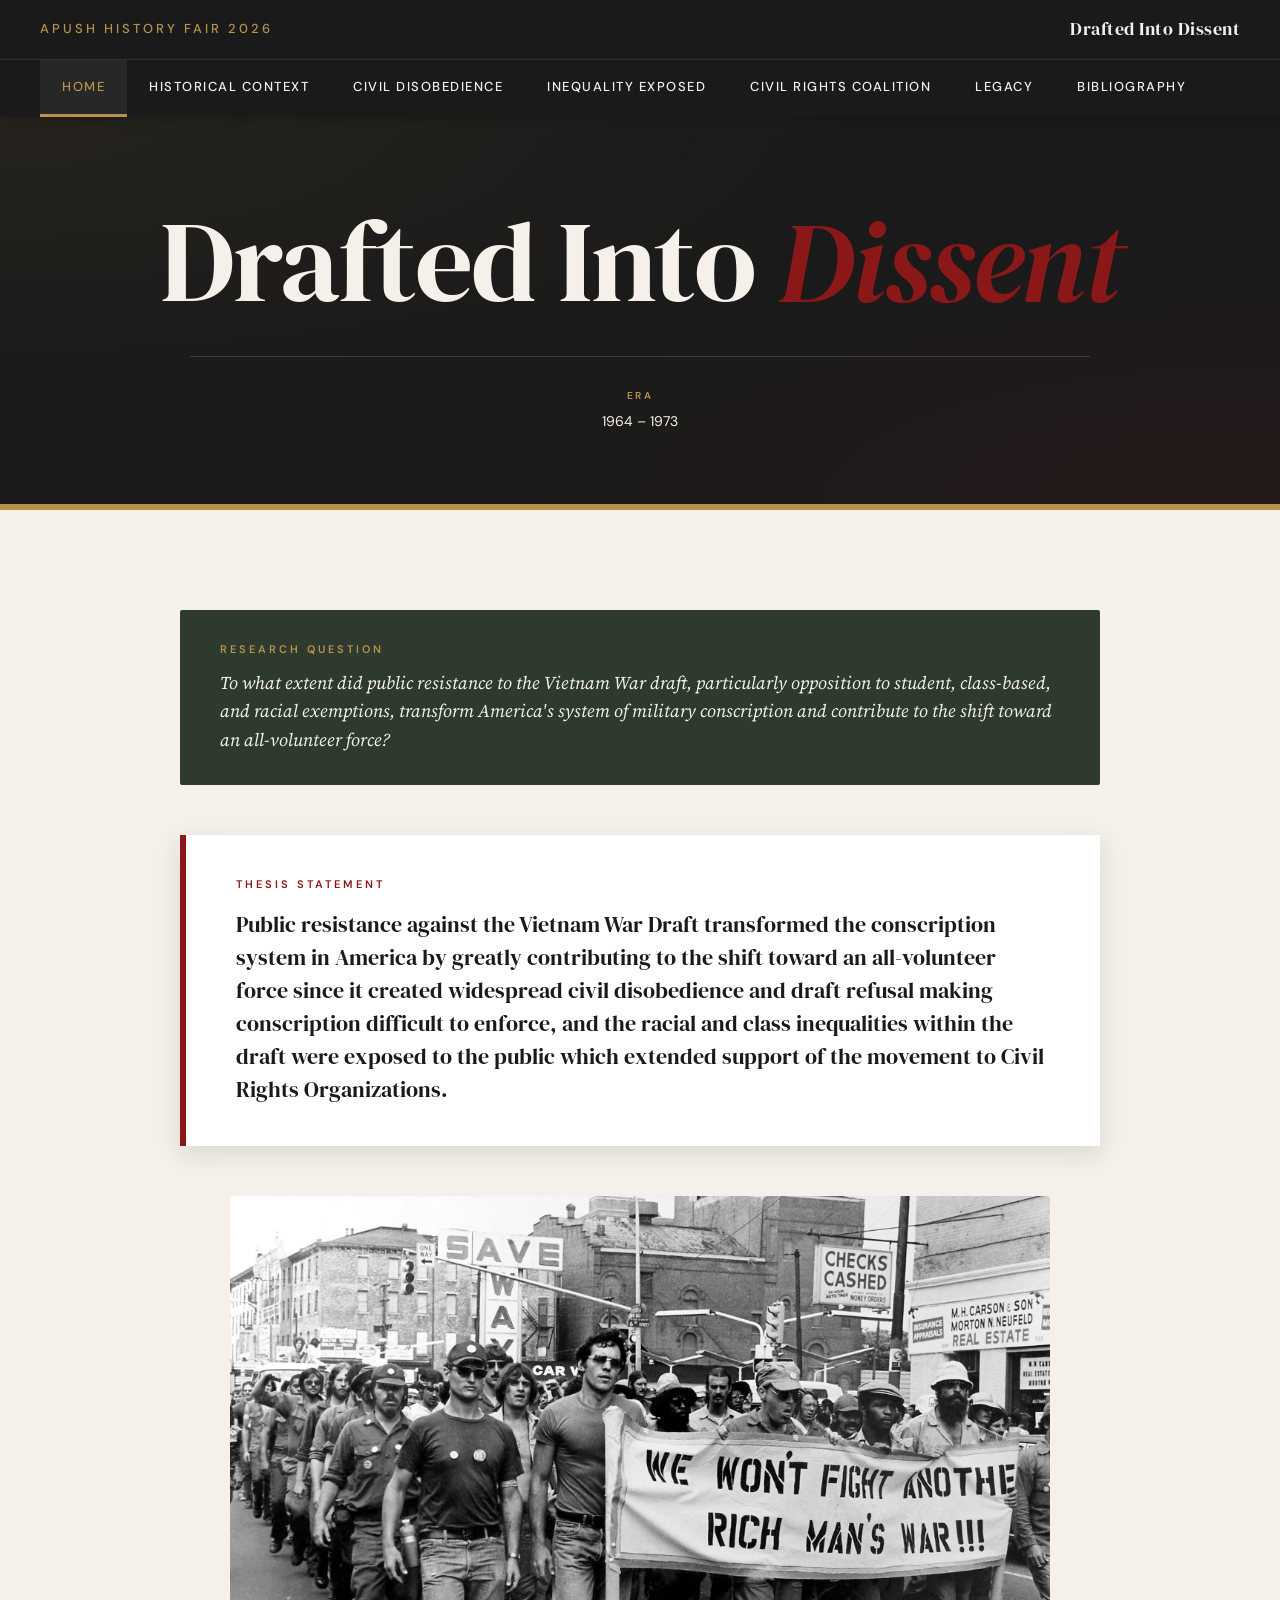
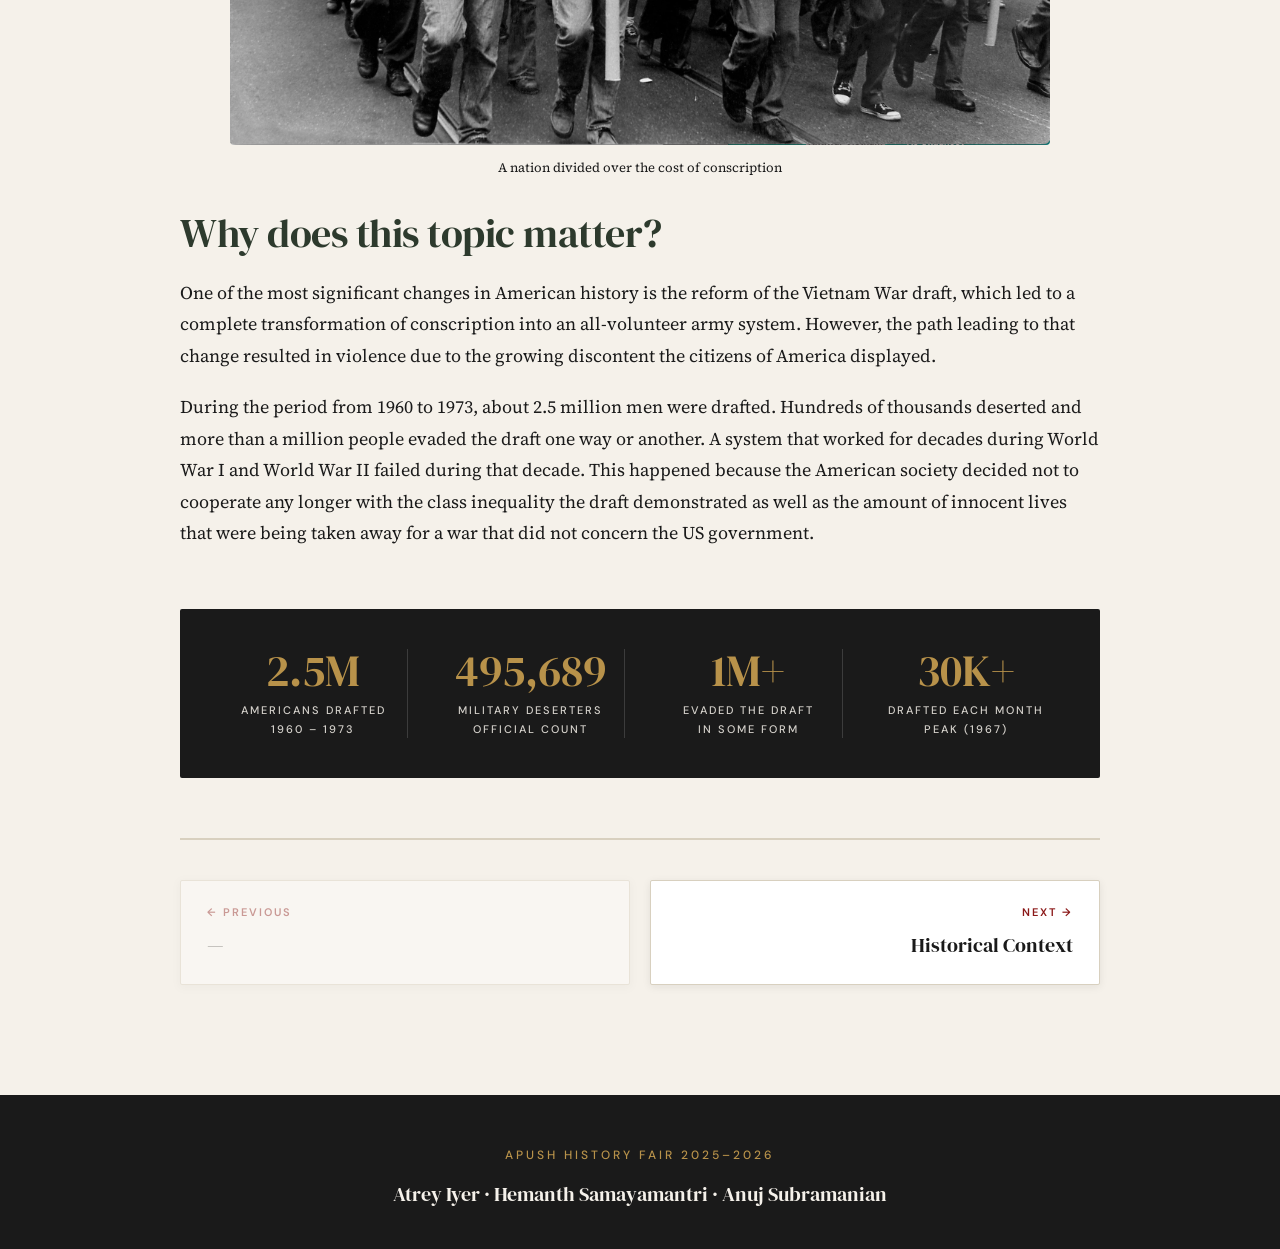
==== commit eb713fe2: "Rephrase thesis statement for clarity" ====
--- a/index.html
+++ b/index.html
@@ -51,7 +51,7 @@
 
       <div class="thesis-box">
         <div class="thesis-box-label">Thesis Statement</div>
-        <p>Public resistance against the Vietnam War Draft transformed the conscription system in America by contributing to the shift toward an all-volunteer force to a great extent. This is because it created widespread civil disobedience and draft refusal making conscription difficult to enforce, and the racial and class inequalities within the draft were exposed to the public which extended support of the movement to Civil Rights Organizations.</p>
+        <p>Public resistance against the Vietnam War Draft transformed the conscription system in America by greatly contributing to the shift toward an all-volunteer force since it created widespread civil disobedience and draft refusal making conscription difficult to enforce, and the racial and class inequalities within the draft were exposed to the public which extended support of the movement to Civil Rights Organizations.</p>
 
       </div>
 
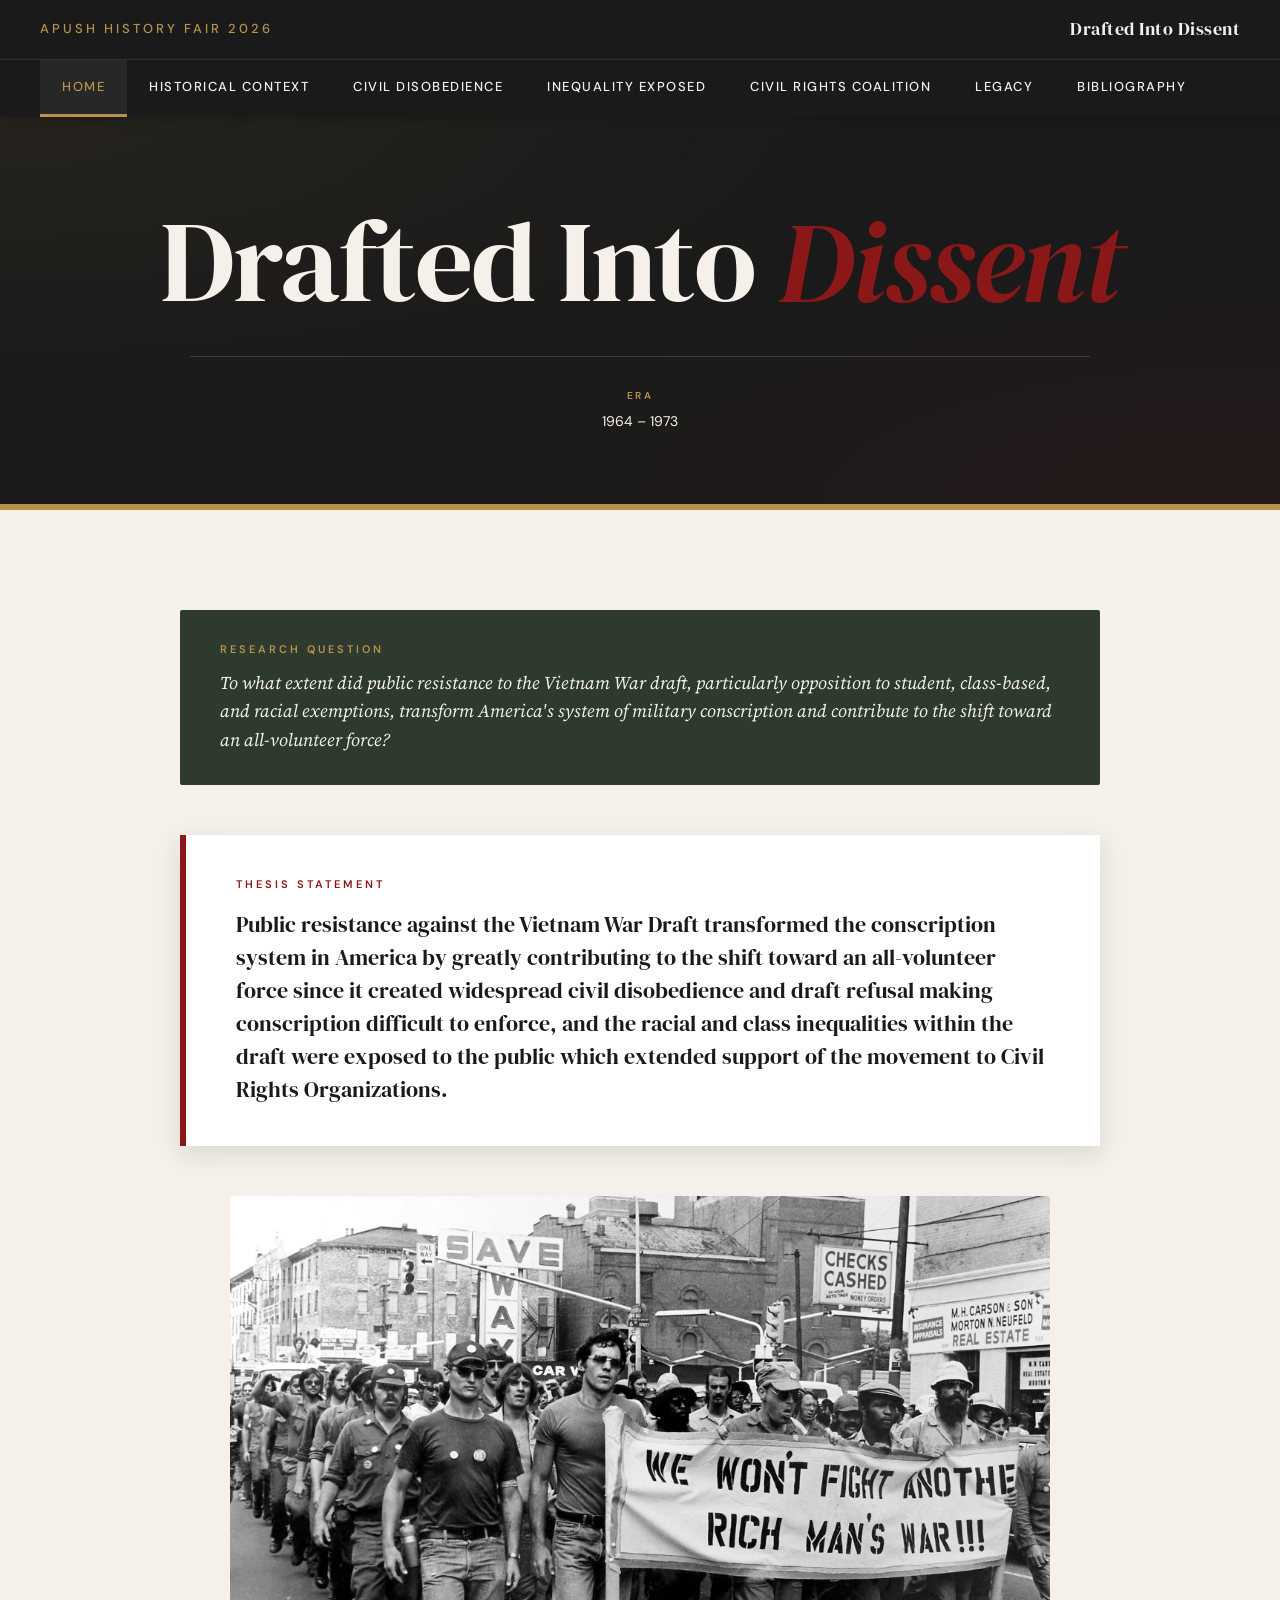
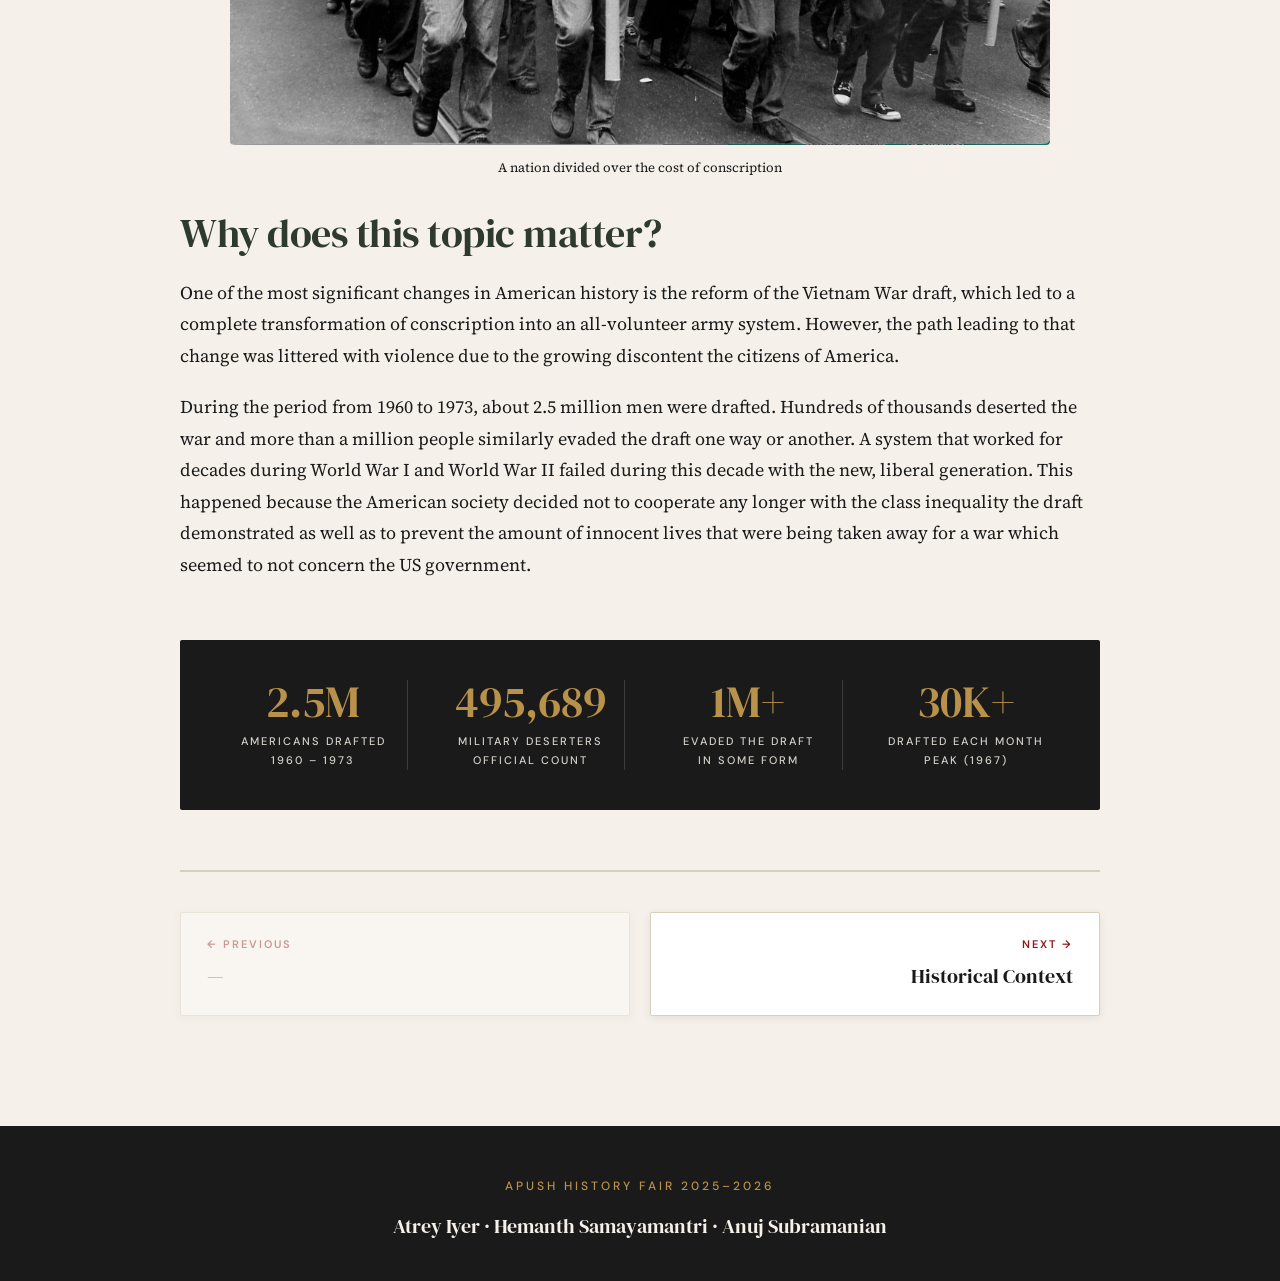
==== commit 5e1558fb: "Revise paragraphs on Vietnam War draft reform" ====
--- a/index.html
+++ b/index.html
@@ -64,8 +64,8 @@
 
       <div class="section-block">
         <h2>Why does this topic matter?</h2>
-        <p>One of the most significant changes in American history is the reform of the Vietnam War draft, which led to a complete transformation of conscription into an all-volunteer army system. However, the path leading to that change resulted in violence due to the growing discontent the citizens of America displayed. </p>
-        <p>During the period from 1960 to 1973, about 2.5 million men were drafted. Hundreds of thousands deserted and more than a million people evaded the draft one way or another. A system that worked for decades during World War I and World War II failed during that decade. This happened because the American society decided not to cooperate any longer with the class inequality the draft demonstrated as well as the amount of innocent lives that were being taken away for a war that did not concern the US government.</p>
+        <p>One of the most significant changes in American history is the reform of the Vietnam War draft, which led to a complete transformation of conscription into an all-volunteer army system. However, the path leading to that change was littered with violence due to the growing discontent the citizens of America. </p>
+        <p>During the period from 1960 to 1973, about 2.5 million men were drafted. Hundreds of thousands deserted the war and more than a million people similarly evaded the draft one way or another. A system that worked for decades during World War I and World War II failed during this decade with the new, liberal generation. This happened because the American society decided not to cooperate any longer with the class inequality the draft demonstrated as well as to prevent the amount of innocent lives that were being taken away for a war which seemed to not concern the US government.</p>
       </div>
 
       <div class="stats-row">
